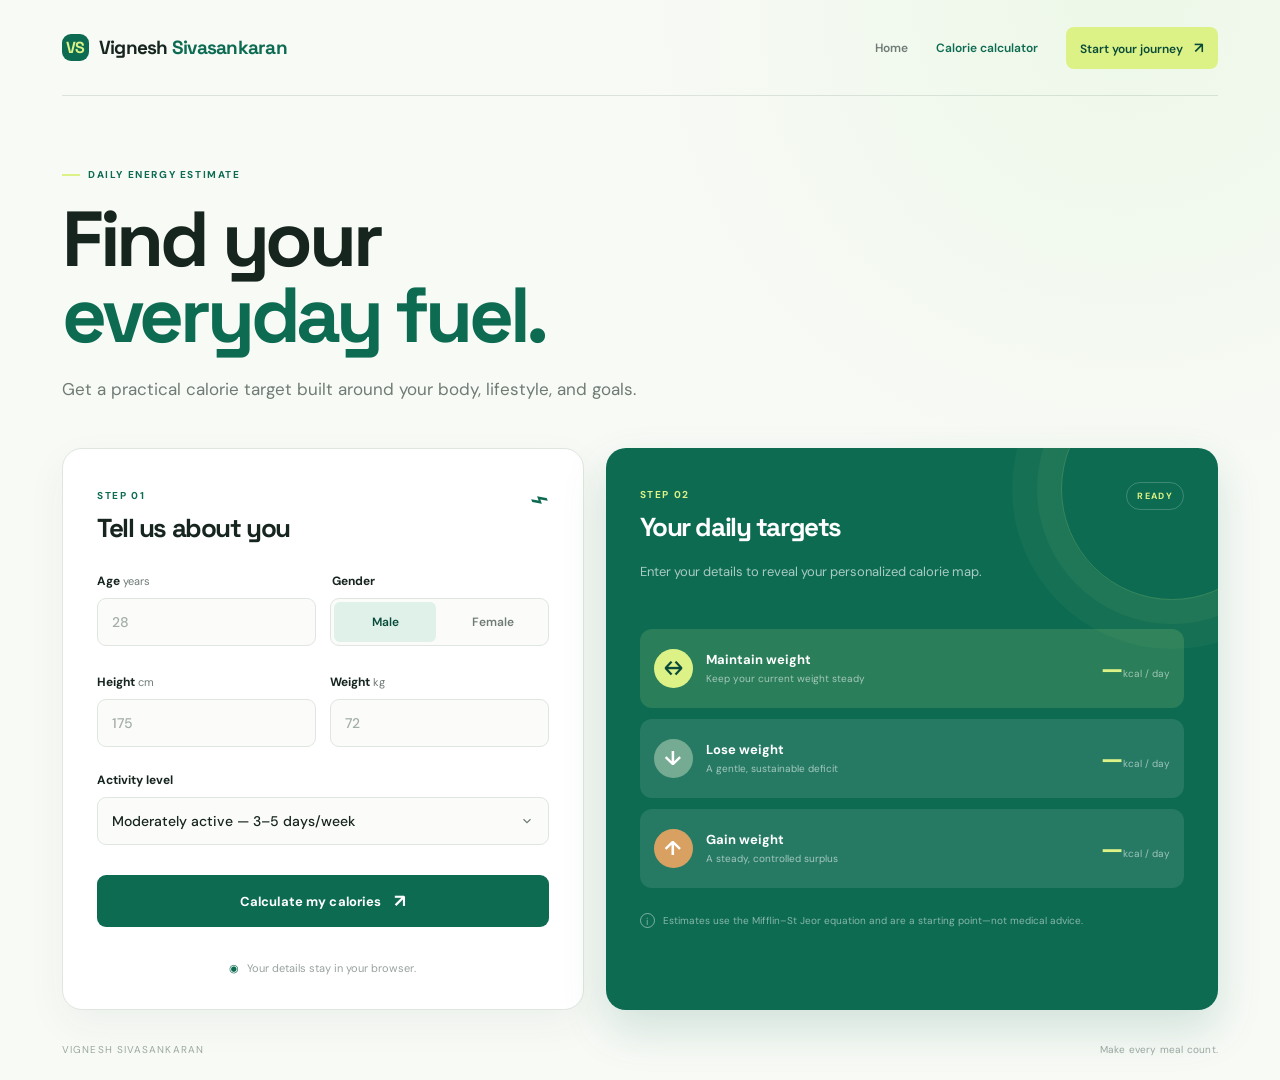
==== calculator.html @ 62a4c71b "Initial commit" ====
<!doctype html>
<html lang="en">
<head>
  <meta charset="UTF-8" />
  <meta name="viewport" content="width=device-width, initial-scale=1.0" />
  <meta name="description" content="A simple, modern daily calorie needs calculator." />
  <title>Calorie calculator | Vignesh Sivasankaran</title>
  <link rel="preconnect" href="https://fonts.googleapis.com"><link rel="preconnect" href="https://fonts.gstatic.com" crossorigin><link href="https://fonts.googleapis.com/css2?family=DM+Sans:wght@400;500;600;700&family=Space+Grotesk:wght@500;600;700&display=swap" rel="stylesheet"><link rel="stylesheet" href="styles.css" />
</head>
<body><div class="page-shell">
  <header class="topbar"><a class="brand" href="index.html" aria-label="Vignesh Sivasankaran home"><span class="brand-mark" aria-hidden="true">VS</span><span>Vignesh <span class="brand-accent">Sivasankaran</span></span></a><nav class="site-nav" aria-label="Main navigation"><a href="index.html">Home</a><a class="active" href="calculator.html">Calorie calculator</a><a class="nav-cta" href="index.html#start">Start your journey <span aria-hidden="true">↗</span></a></nav><button class="menu-toggle" type="button" aria-label="Toggle navigation" aria-expanded="false">☰</button></header>
  <main><section class="hero"><div class="eyebrow"><span></span> DAILY ENERGY ESTIMATE</div><h1>Find your <em>everyday fuel.</em></h1><p>Get a practical calorie target built around your body, lifestyle, and goals.</p></section>
    <section class="calculator-grid" aria-label="Calorie calculator"><form class="card form-card" id="calorie-form" novalidate><div class="card-heading"><div><span class="step-label">STEP 01</span><h2>Tell us about you</h2></div><span class="heading-icon" aria-hidden="true">⌁</span></div><div class="field-row"><label class="field"><span>Age <small>years</small></span><input id="age" name="age" type="number" min="15" max="100" placeholder="28" required /></label><fieldset class="field gender-field"><legend>Gender</legend><div class="segmented-control"><label><input type="radio" name="gender" value="male" checked><span>Male</span></label><label><input type="radio" name="gender" value="female"><span>Female</span></label></div></fieldset></div><div class="field-row"><label class="field"><span>Height <small>cm</small></span><input id="height" name="height" type="number" min="100" max="250" placeholder="175" required /></label><label class="field"><span>Weight <small>kg</small></span><input id="weight" name="weight" type="number" min="30" max="300" placeholder="72" required /></label></div><label class="field activity-field"><span>Activity level</span><select id="activity" name="activity"><option value="1.2">Sedentary — little to no exercise</option><option value="1.375">Lightly active — 1–3 days/week</option><option value="1.55" selected>Moderately active — 3–5 days/week</option><option value="1.725">Very active — 6–7 days/week</option><option value="1.9">Extra active — intense training</option></select></label><button class="calculate-button" type="submit">Calculate my calories <span aria-hidden="true">↗</span></button><p class="form-error" id="form-error" role="alert" aria-live="polite"></p><p class="privacy-note"><span aria-hidden="true">◉</span> Your details stay in your browser.</p></form>
      <section class="card results-card" id="results" aria-live="polite"><div class="results-topline"><div><span class="step-label">STEP 02</span><h2>Your daily targets</h2></div><span class="result-badge" id="result-badge">READY</span></div><p class="results-intro" id="results-intro">Enter your details to reveal your personalized calorie map.</p><div class="target-list" id="target-list"><article class="target target-maintain"><div class="target-icon">↔</div><div class="target-copy"><span>Maintain weight</span><small>Keep your current weight steady</small></div><strong><span class="target-value">—</span><small>kcal / day</small></strong></article><article class="target target-lose"><div class="target-icon">↓</div><div class="target-copy"><span>Lose weight</span><small>A gentle, sustainable deficit</small></div><strong><span class="target-value">—</span><small>kcal / day</small></strong></article><article class="target target-gain"><div class="target-icon">↑</div><div class="target-copy"><span>Gain weight</span><small>A steady, controlled surplus</small></div><strong><span class="target-value">—</span><small>kcal / day</small></strong></article></div><div class="result-footnote"><span class="info-icon">i</span><span>Estimates use the Mifflin–St Jeor equation and are a starting point—not medical advice.</span></div></section></section></main>
  <footer><span>VIGNESH SIVASANKARAN</span><span>Make every meal count.</span></footer>
</div><script src="script.js"></script><script>const menuToggle=document.querySelector('.menu-toggle'),nav=document.querySelector('.site-nav');menuToggle?.addEventListener('click',()=>{const open=nav.classList.toggle('is-open');menuToggle.setAttribute('aria-expanded',open);});</script></body></html>
---- styles.css ----
:root {
  --ink: #17251f;
  --muted: #6f7b75;
  --line: #dfe6e0;
  --cream: #f8faf6;
  --paper: #ffffff;
  --green: #0d6b52;
  --green-dark: #094b3b;
  --mint: #dff1e8;
  --lime: #ddf286;
  --orange: #e9a05b;
  font-family: 'DM Sans', sans-serif;
  color: var(--ink);
  background: var(--cream);
}

* { box-sizing: border-box; }
body { margin: 0; min-width: 320px; background: radial-gradient(circle at 88% 0%, #edf8e8 0, transparent 32rem), var(--cream); }
.page-shell { max-width: 1240px; margin: 0 auto; padding: 0 42px; }
.topbar { height: 96px; display: flex; justify-content: space-between; align-items: center; border-bottom: 1px solid rgba(148, 166, 155, .28); }
.brand { display: flex; align-items: center; gap: 10px; color: var(--ink); text-decoration: none; font: 700 19px 'Space Grotesk', sans-serif; letter-spacing: -.04em; }
.brand-mark { display: grid; place-items: center; width: 27px; height: 27px; border-radius: 9px; background: var(--green); color: var(--lime); font-size: 16px; }
.brand-accent { color: var(--green); }
.topbar-note { color: var(--muted); font-size: 12px; letter-spacing: .01em; }
.site-nav { display: flex; align-items: center; gap: 28px; }
.site-nav a { color: var(--muted); text-decoration: none; font-size: 12px; font-weight: 600; transition: color .2s; }
.site-nav a:hover, .site-nav a.active { color: var(--green); }
.site-nav .nav-cta { padding: 11px 14px; border-radius: 8px; color: var(--green-dark); background: var(--lime); }
.site-nav .nav-cta span { margin-left: 8px; font-size: 15px; }
.menu-toggle { display: none; border: 0; color: var(--green); background: transparent; font-size: 23px; cursor: pointer; }
.status-dot { display: inline-block; width: 7px; height: 7px; margin-right: 8px; border-radius: 50%; background: #78b95d; box-shadow: 0 0 0 4px #e4f2de; }
.hero { padding: 72px 0 48px; max-width: 760px; }
.eyebrow, .step-label { color: var(--green); font-weight: 700; font-size: 10px; letter-spacing: .16em; }
.eyebrow { display: flex; align-items: center; gap: 8px; margin-bottom: 20px; }
.eyebrow span { width: 18px; height: 2px; background: var(--lime); }
h1, h2 { font-family: 'Space Grotesk', sans-serif; margin: 0; letter-spacing: -.055em; }
h1 { font-size: clamp(48px, 7vw, 78px); line-height: .98; max-width: 650px; }
h1 em { color: var(--green); font-style: normal; }
.hero p { margin: 24px 0 0; color: var(--muted); font-size: 17px; }
.calculator-grid { display: grid; grid-template-columns: minmax(0, .92fr) minmax(0, 1.08fr); gap: 22px; align-items: stretch; }
.card { border: 1px solid var(--line); border-radius: 20px; background: var(--paper); box-shadow: 0 14px 40px rgba(25, 57, 42, .05); }
.form-card { padding: 34px; }
.card-heading, .results-topline { display: flex; justify-content: space-between; align-items: flex-start; }
h2 { margin-top: 7px; font-size: 26px; }
.heading-icon { color: var(--green); font-size: 31px; line-height: 1; transform: rotate(-20deg); }
.field-row { display: grid; grid-template-columns: 1fr 1fr; gap: 14px; margin-top: 28px; }
.field { display: block; min-width: 0; }
.field > span, .field legend { display: block; margin-bottom: 9px; color: var(--ink); font-size: 12px; font-weight: 700; }
.field small { color: var(--muted); font-weight: 400; font-size: 11px; }
input, select { width: 100%; height: 48px; padding: 0 14px; border: 1px solid var(--line); border-radius: 9px; color: var(--ink); background: #fbfcfa; font: 500 14px 'DM Sans', sans-serif; outline: none; transition: border-color .2s, box-shadow .2s, background .2s; }
input:focus, select:focus { border-color: var(--green); box-shadow: 0 0 0 3px #def0e7; background: #fff; }
input::placeholder { color: #a3ada8; }
fieldset { border: 0; padding: 0; margin: 0; }
.segmented-control { display: grid; grid-template-columns: 1fr 1fr; height: 48px; overflow: hidden; border: 1px solid var(--line); border-radius: 9px; background: #fbfcfa; }
.segmented-control label { position: relative; cursor: pointer; }
.segmented-control input { position: absolute; opacity: 0; width: 0; height: 0; }
.segmented-control span { display: grid; place-items: center; height: 100%; color: var(--muted); font-size: 12px; font-weight: 600; }
.segmented-control input:checked + span { margin: 3px; height: calc(100% - 6px); border-radius: 6px; color: var(--green-dark); background: var(--mint); }
.activity-field { margin-top: 25px; }
select { appearance: none; background: #fbfcfa url("data:image/svg+xml,%3Csvg xmlns='http://www.w3.org/2000/svg' width='14' height='14' viewBox='0 0 24 24' fill='none' stroke='%236f7b75' stroke-width='2'%3E%3Cpath d='m6 9 6 6 6-6'/%3E%3C/svg%3E") no-repeat right 14px center; padding-right: 42px; }
.calculate-button { width: 100%; height: 52px; margin-top: 30px; border: 0; border-radius: 9px; background: var(--green); color: white; cursor: pointer; font: 700 13px 'DM Sans', sans-serif; letter-spacing: .01em; transition: transform .2s, background .2s, box-shadow .2s; }
.calculate-button span { margin-left: 9px; font-size: 18px; vertical-align: -1px; }
.calculate-button:hover { background: var(--green-dark); box-shadow: 0 8px 18px rgba(13, 107, 82, .2); transform: translateY(-1px); }
.privacy-note { margin: 17px 0 0; color: #98a29d; text-align: center; font-size: 11px; }
.privacy-note span { color: var(--green); margin-right: 5px; }
.form-error { min-height: 15px; margin: 9px 0 -7px; color: #bb5c47; text-align: center; font-size: 11px; }
.results-card { position: relative; overflow: hidden; padding: 34px; background: var(--green); color: white; border: 0; box-shadow: 0 20px 45px rgba(13, 107, 82, .16); }
.results-card::after { content: ''; position: absolute; right: -65px; top: -70px; width: 220px; height: 220px; border: 1px solid rgba(221, 242, 134, .2); border-radius: 50%; box-shadow: 0 0 0 24px rgba(221, 242, 134, .05), 0 0 0 49px rgba(221, 242, 134, .035); pointer-events: none; }
.results-card h2, .results-card .step-label { color: white; }
.results-card .step-label { color: var(--lime); }
.result-badge { padding: 7px 10px; border: 1px solid rgba(255,255,255,.2); border-radius: 20px; color: var(--lime); font-size: 9px; font-weight: 700; letter-spacing: .15em; }
.results-intro { min-height: 39px; max-width: 430px; margin: 18px 0 28px; color: rgba(255,255,255,.65); font-size: 13px; line-height: 1.55; }
.target-list { display: grid; gap: 11px; }
.target { display: grid; grid-template-columns: 39px 1fr auto; gap: 13px; align-items: center; min-height: 79px; padding: 14px; border-radius: 12px; background: rgba(255,255,255,.1); }
.target-maintain { background: rgba(221, 242, 134, .14); }
.target-icon { display: grid; place-items: center; width: 39px; height: 39px; border-radius: 50%; color: var(--green-dark); background: var(--lime); font-size: 20px; font-weight: 700; }
.target-lose .target-icon { color: #fff; background: #75ab92; }
.target-gain .target-icon { color: #fff; background: #d9a161; }
.target-copy span, .target strong { display: block; }
.target-copy span { font-weight: 700; font-size: 13px; }
.target-copy small { display: block; margin-top: 4px; color: rgba(255,255,255,.58); font-size: 10px; }
.target strong { text-align: right; font: 700 25px 'Space Grotesk', sans-serif; color: var(--lime); white-space: nowrap; }
.target strong small { margin-top: 2px; color: rgba(255,255,255,.55); font: 400 10px 'DM Sans', sans-serif; }
.result-footnote { display: flex; align-items: flex-start; gap: 8px; margin-top: 25px; color: rgba(255,255,255,.51); font-size: 10px; line-height: 1.5; }
.info-icon { display: grid; flex: 0 0 auto; place-items: center; width: 15px; height: 15px; border: 1px solid rgba(255,255,255,.45); border-radius: 50%; font-size: 10px; }
footer { display: flex; justify-content: space-between; padding: 33px 0 24px; color: #9ca8a1; font-size: 10px; letter-spacing: .11em; }
footer span:last-child { letter-spacing: .02em; }
.home-hero { display: grid; grid-template-columns: 1fr 1fr; gap: 40px; min-height: 570px; align-items: center; padding: 57px 0 70px; }
.home-hero h1 { font-size: clamp(55px, 7.3vw, 88px); }
.hero-lead { max-width: 475px; margin: 27px 0 0; color: var(--muted); font-size: 17px; line-height: 1.6; }
.hero-actions { display: flex; align-items: center; flex-wrap: wrap; gap: 25px; margin-top: 34px; }
.primary-button { display: inline-flex; align-items: center; gap: 10px; padding: 16px 20px; border-radius: 9px; color: white; background: var(--green); text-decoration: none; font-size: 12px; font-weight: 700; transition: .2s; }
.primary-button:hover { background: var(--green-dark); transform: translateY(-1px); }
.primary-button span { font-size: 17px; }
.text-link { color: var(--green); text-decoration: none; font-size: 12px; font-weight: 700; }
.text-link span { margin-left: 6px; font-size: 16px; }
.hero-proof { display: flex; align-items: center; gap: 12px; margin-top: 62px; color: var(--muted); font-size: 11px; }
.hero-proof strong { color: var(--ink); }
.avatar-stack { display: flex; }
.avatar-stack span { display: grid; place-items: center; width: 29px; height: 29px; margin-left: -7px; border: 2px solid var(--cream); border-radius: 50%; color: var(--green-dark); background: var(--mint); font-size: 10px; font-weight: 700; }
.avatar-stack span:first-child { margin-left: 0; background: #a6d8bb; }.avatar-stack span:nth-child(2) { background: #f4d1a9; }.avatar-stack span:nth-child(3) { background: #c7d6ef; }.avatar-stack span:last-child { color: var(--green); background: var(--lime); }
.coach-visual { position: relative; display: grid; place-items: center; min-height: 520px; }
.coach-visual::before { content: ''; position: absolute; width: 370px; height: 420px; border-radius: 50% 50% 48% 48%; background: var(--mint); transform: rotate(12deg); }
.visual-orbit { position: absolute; border: 1px solid rgba(13,107,82,.2); border-radius: 50%; transform: rotate(-30deg); }.orbit-one { width: 430px; height: 245px; }.orbit-two { width: 500px; height: 320px; transform: rotate(46deg); border-color: rgba(221,242,134,.9); }
.coach-photo { position: absolute; z-index: 1; width: 260px; height: 360px; border-radius: 130px 130px 18px 18px; object-fit: cover; object-position: center top; filter: saturate(.82); box-shadow: 18px 24px 40px rgba(37,82,65,.2); }
.coach-card { position: relative; z-index: 1; display: flex; flex-direction: column; align-items: flex-start; justify-content: flex-end; width: 260px; height: 360px; padding: 23px; overflow: hidden; border-radius: 130px 130px 18px 18px; color: white; background: linear-gradient(155deg, #7d9d84, #245b4c); box-shadow: 18px 24px 40px rgba(37,82,65,.2); }
.coach-card { background: linear-gradient(180deg, transparent 38%, rgba(13,47,37,.88) 100%); box-shadow: none; }
.coach-initials { position: absolute; top: 97px; right: 24px; z-index: 1; display: grid; place-items: center; width: 37px; height: 37px; border-radius: 50%; color: var(--green-dark); background: var(--lime); font: 700 11px 'Space Grotesk', sans-serif; }
.coach-role, .coach-caption { position: relative; z-index: 1; color: rgba(255,255,255,.62); font-size: 9px; letter-spacing: .14em; }.coach-card strong { position: relative; z-index: 1; margin: 8px 0 19px; font: 600 25px/1.05 'Space Grotesk', sans-serif; letter-spacing: -.04em; }.coach-caption { letter-spacing: 0; font-size: 10px; }
.floating-note { position: absolute; z-index: 2; display: flex; align-items: center; gap: 10px; padding: 12px 15px; border: 1px solid rgba(149,176,157,.25); border-radius: 10px; color: var(--ink); background: rgba(255,255,255,.9); box-shadow: 0 12px 24px rgba(37,82,65,.1); font-size: 11px; }.floating-note strong, .floating-note small { display: block; }.floating-note small { margin-top: 3px; color: var(--muted); font-size: 9px; }.floating-note > span:first-child { color: var(--green); font-size: 20px; }.note-top { top: 86px; right: 6px; }.note-bottom { bottom: 71px; left: 0; }.check { display: grid; place-items: center; width: 26px; height: 26px; border-radius: 7px; color: var(--green-dark); background: var(--lime); font-weight: 700; }
.philosophy { display: grid; grid-template-columns: 1fr 1fr; gap: 70px; padding: 74px 0 57px; border-top: 1px solid var(--line); }.section-number, .feature-number { color: var(--green); font-size: 10px; font-weight: 700; letter-spacing: .13em; }.section-intro h2 { margin-top: 25px; font-size: clamp(34px, 4.3vw, 52px); line-height: 1.02; }.section-intro h2 em, .home-cta h2 em { color: var(--green); font-style: normal; }.philosophy-copy { align-self: end; max-width: 390px; padding-bottom: 3px; }.philosophy-copy p { margin: 0 0 24px; color: var(--muted); font-size: 16px; line-height: 1.6; }
.feature-grid { display: grid; grid-template-columns: 1.15fr 1fr 1fr; gap: 14px; }.feature-card { min-height: 300px; padding: 25px; border-radius: 15px; }.feature-large { color: var(--ink); background: var(--mint); }.feature-dark { color: white; background: var(--green); }.feature-lime { color: var(--green-dark); background: var(--lime); }.feature-number { color: inherit; opacity: .65; }.feature-icon { margin-top: 33px; font-size: 32px; }.feature-card h3 { margin: 18px 0 12px; font: 600 24px/1.05 'Space Grotesk', sans-serif; letter-spacing: -.045em; }.feature-card p { max-width: 230px; margin: 0; opacity: .62; font-size: 11px; line-height: 1.55; }
.home-cta { display: flex; flex-direction: column; align-items: center; padding: 126px 0 120px; text-align: center; }.home-cta .eyebrow { margin-bottom: 22px; }.home-cta h2 { font-size: clamp(36px, 5vw, 59px); line-height: 1.02; }.home-cta .primary-button { margin-top: 30px; }
@media (max-width: 760px) { .page-shell { padding: 0 20px; } .topbar { height: 76px; } .topbar-note { display: none; } .site-nav { display: none; position: absolute; z-index: 5; top: 76px; right: 20px; left: 20px; flex-direction: column; align-items: stretch; gap: 0; padding: 9px; border: 1px solid var(--line); border-radius: 12px; background: white; box-shadow: 0 12px 30px rgba(25,57,42,.1); }.site-nav.is-open { display: flex; }.site-nav a { padding: 13px 12px; }.menu-toggle { display: block; }.hero { padding: 54px 0 35px; } .calculator-grid { grid-template-columns: 1fr; } .form-card, .results-card { padding: 26px 22px; } h2 { font-size: 23px; } .home-hero { grid-template-columns: 1fr; gap: 15px; padding-top: 48px; }.home-hero-copy { order: 1; }.coach-visual { order: 0; min-height: 390px; transform: scale(.78); margin: -30px 0 -35px; }.home-hero h1 { font-size: clamp(52px, 16vw, 76px); }.hero-proof { margin-top: 42px; }.philosophy { grid-template-columns: 1fr; gap: 28px; padding-top: 58px; }.feature-grid { grid-template-columns: 1fr; }.feature-card { min-height: 240px; }.home-cta { padding: 90px 0; } }
@media (max-width: 420px) { .field-row { grid-template-columns: 1fr; gap: 20px; margin-top: 24px; } .gender-field { margin-top: 0; } .target { grid-template-columns: 35px 1fr; } .target strong { grid-column: 2; text-align: left; margin-top: -5px; } .target strong small { display: inline; margin-left: 4px; } }
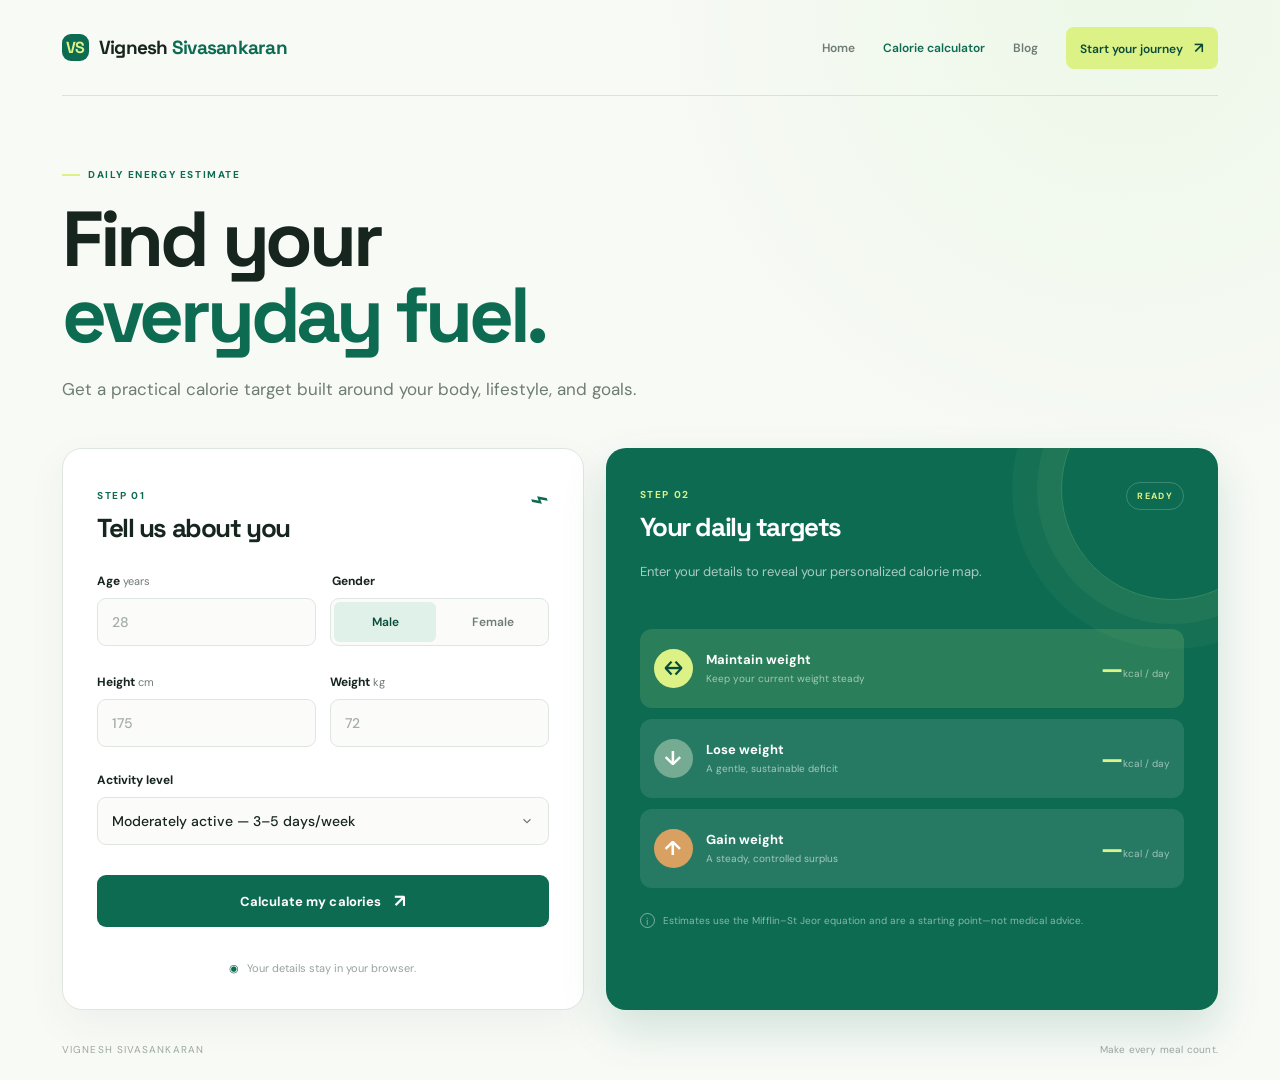
==== commit 805b297c: "blog creation" ====
--- a/calculator.html
+++ b/calculator.html
@@ -8,7 +8,7 @@
   <link rel="preconnect" href="https://fonts.googleapis.com"><link rel="preconnect" href="https://fonts.gstatic.com" crossorigin><link href="https://fonts.googleapis.com/css2?family=DM+Sans:wght@400;500;600;700&family=Space+Grotesk:wght@500;600;700&display=swap" rel="stylesheet"><link rel="stylesheet" href="styles.css" />
 </head>
 <body><div class="page-shell">
-  <header class="topbar"><a class="brand" href="index.html" aria-label="Vignesh Sivasankaran home"><span class="brand-mark" aria-hidden="true">VS</span><span>Vignesh <span class="brand-accent">Sivasankaran</span></span></a><nav class="site-nav" aria-label="Main navigation"><a href="index.html">Home</a><a class="active" href="calculator.html">Calorie calculator</a><a class="nav-cta" href="index.html#start">Start your journey <span aria-hidden="true">↗</span></a></nav><button class="menu-toggle" type="button" aria-label="Toggle navigation" aria-expanded="false">☰</button></header>
+  <header class="topbar"><a class="brand" href="index.html" aria-label="Vignesh Sivasankaran home"><span class="brand-mark" aria-hidden="true">VS</span><span>Vignesh <span class="brand-accent">Sivasankaran</span></span></a><nav class="site-nav" aria-label="Main navigation"><a href="index.html">Home</a><a class="active" href="calculator.html">Calorie calculator</a><a href="blog.html">Blog</a><a class="nav-cta" href="index.html#start">Start your journey <span aria-hidden="true">↗</span></a></nav><button class="menu-toggle" type="button" aria-label="Toggle navigation" aria-expanded="false">☰</button></header>
   <main><section class="hero"><div class="eyebrow"><span></span> DAILY ENERGY ESTIMATE</div><h1>Find your <em>everyday fuel.</em></h1><p>Get a practical calorie target built around your body, lifestyle, and goals.</p></section>
     <section class="calculator-grid" aria-label="Calorie calculator"><form class="card form-card" id="calorie-form" novalidate><div class="card-heading"><div><span class="step-label">STEP 01</span><h2>Tell us about you</h2></div><span class="heading-icon" aria-hidden="true">⌁</span></div><div class="field-row"><label class="field"><span>Age <small>years</small></span><input id="age" name="age" type="number" min="15" max="100" placeholder="28" required /></label><fieldset class="field gender-field"><legend>Gender</legend><div class="segmented-control"><label><input type="radio" name="gender" value="male" checked><span>Male</span></label><label><input type="radio" name="gender" value="female"><span>Female</span></label></div></fieldset></div><div class="field-row"><label class="field"><span>Height <small>cm</small></span><input id="height" name="height" type="number" min="100" max="250" placeholder="175" required /></label><label class="field"><span>Weight <small>kg</small></span><input id="weight" name="weight" type="number" min="30" max="300" placeholder="72" required /></label></div><label class="field activity-field"><span>Activity level</span><select id="activity" name="activity"><option value="1.2">Sedentary — little to no exercise</option><option value="1.375">Lightly active — 1–3 days/week</option><option value="1.55" selected>Moderately active — 3–5 days/week</option><option value="1.725">Very active — 6–7 days/week</option><option value="1.9">Extra active — intense training</option></select></label><button class="calculate-button" type="submit">Calculate my calories <span aria-hidden="true">↗</span></button><p class="form-error" id="form-error" role="alert" aria-live="polite"></p><p class="privacy-note"><span aria-hidden="true">◉</span> Your details stay in your browser.</p></form>
       <section class="card results-card" id="results" aria-live="polite"><div class="results-topline"><div><span class="step-label">STEP 02</span><h2>Your daily targets</h2></div><span class="result-badge" id="result-badge">READY</span></div><p class="results-intro" id="results-intro">Enter your details to reveal your personalized calorie map.</p><div class="target-list" id="target-list"><article class="target target-maintain"><div class="target-icon">↔</div><div class="target-copy"><span>Maintain weight</span><small>Keep your current weight steady</small></div><strong><span class="target-value">—</span><small>kcal / day</small></strong></article><article class="target target-lose"><div class="target-icon">↓</div><div class="target-copy"><span>Lose weight</span><small>A gentle, sustainable deficit</small></div><strong><span class="target-value">—</span><small>kcal / day</small></strong></article><article class="target target-gain"><div class="target-icon">↑</div><div class="target-copy"><span>Gain weight</span><small>A steady, controlled surplus</small></div><strong><span class="target-value">—</span><small>kcal / day</small></strong></article></div><div class="result-footnote"><span class="info-icon">i</span><span>Estimates use the Mifflin–St Jeor equation and are a starting point—not medical advice.</span></div></section></section></main>
--- a/styles.css
+++ b/styles.css
@@ -111,5 +111,9 @@
 .philosophy { display: grid; grid-template-columns: 1fr 1fr; gap: 70px; padding: 74px 0 57px; border-top: 1px solid var(--line); }.section-number, .feature-number { color: var(--green); font-size: 10px; font-weight: 700; letter-spacing: .13em; }.section-intro h2 { margin-top: 25px; font-size: clamp(34px, 4.3vw, 52px); line-height: 1.02; }.section-intro h2 em, .home-cta h2 em { color: var(--green); font-style: normal; }.philosophy-copy { align-self: end; max-width: 390px; padding-bottom: 3px; }.philosophy-copy p { margin: 0 0 24px; color: var(--muted); font-size: 16px; line-height: 1.6; }
 .feature-grid { display: grid; grid-template-columns: 1.15fr 1fr 1fr; gap: 14px; }.feature-card { min-height: 300px; padding: 25px; border-radius: 15px; }.feature-large { color: var(--ink); background: var(--mint); }.feature-dark { color: white; background: var(--green); }.feature-lime { color: var(--green-dark); background: var(--lime); }.feature-number { color: inherit; opacity: .65; }.feature-icon { margin-top: 33px; font-size: 32px; }.feature-card h3 { margin: 18px 0 12px; font: 600 24px/1.05 'Space Grotesk', sans-serif; letter-spacing: -.045em; }.feature-card p { max-width: 230px; margin: 0; opacity: .62; font-size: 11px; line-height: 1.55; }
 .home-cta { display: flex; flex-direction: column; align-items: center; padding: 126px 0 120px; text-align: center; }.home-cta .eyebrow { margin-bottom: 22px; }.home-cta h2 { font-size: clamp(36px, 5vw, 59px); line-height: 1.02; }.home-cta .primary-button { margin-top: 30px; }
-@media (max-width: 760px) { .page-shell { padding: 0 20px; } .topbar { height: 76px; } .topbar-note { display: none; } .site-nav { display: none; position: absolute; z-index: 5; top: 76px; right: 20px; left: 20px; flex-direction: column; align-items: stretch; gap: 0; padding: 9px; border: 1px solid var(--line); border-radius: 12px; background: white; box-shadow: 0 12px 30px rgba(25,57,42,.1); }.site-nav.is-open { display: flex; }.site-nav a { padding: 13px 12px; }.menu-toggle { display: block; }.hero { padding: 54px 0 35px; } .calculator-grid { grid-template-columns: 1fr; } .form-card, .results-card { padding: 26px 22px; } h2 { font-size: 23px; } .home-hero { grid-template-columns: 1fr; gap: 15px; padding-top: 48px; }.home-hero-copy { order: 1; }.coach-visual { order: 0; min-height: 390px; transform: scale(.78); margin: -30px 0 -35px; }.home-hero h1 { font-size: clamp(52px, 16vw, 76px); }.hero-proof { margin-top: 42px; }.philosophy { grid-template-columns: 1fr; gap: 28px; padding-top: 58px; }.feature-grid { grid-template-columns: 1fr; }.feature-card { min-height: 240px; }.home-cta { padding: 90px 0; } }
+.blog-hero { max-width: 700px; padding: 82px 0 68px; }.blog-hero h1 { margin-top: 22px; font-size: clamp(52px, 7vw, 82px); line-height: .98; }.blog-hero h1 em { color: var(--green); font-style: normal; }.blog-hero p { max-width: 490px; margin: 25px 0 0; color: var(--muted); font-size: 16px; line-height: 1.6; }
+.post-grid { display: grid; grid-template-columns: 1.2fr 1fr 1fr; gap: 16px; padding-bottom: 80px; }.post-card { overflow: hidden; border: 1px solid var(--line); border-radius: 15px; background: white; box-shadow: 0 10px 30px rgba(25,57,42,.04); }.post-art { position: relative; display: flex; flex-direction: column; justify-content: flex-end; height: 235px; padding: 23px; overflow: hidden; color: var(--green-dark); }.post-art::before, .post-art::after { content: ''; position: absolute; border: 1px solid rgba(13,107,82,.18); border-radius: 50%; }.post-art::before { width: 260px; height: 150px; right: -70px; top: 18px; transform: rotate(-25deg); }.post-art::after { width: 190px; height: 120px; left: -65px; bottom: -32px; transform: rotate(35deg); }.post-art span { position: absolute; top: 18px; left: 22px; font-size: 10px; font-weight: 700; letter-spacing: .14em; }.post-art b { position: relative; z-index: 1; font: 700 31px/.91 'Space Grotesk', sans-serif; letter-spacing: -.07em; }.art-habits { background: var(--mint); }.art-plate { color: white; background: #d99f5b; }.art-plate::before, .art-plate::after { border-color: rgba(255,255,255,.35); }.art-consistency { color: white; background: var(--green); }.art-consistency::before, .art-consistency::after { border-color: rgba(221,242,134,.33); }
+.post-card-body { padding: 23px; }.post-meta { color: var(--green); font-size: 9px; font-weight: 700; letter-spacing: .13em; }.post-card h2 { margin: 13px 0 10px; font-size: 23px; line-height: 1.08; }.post-card h2 a { color: var(--ink); text-decoration: none; }.post-card h2 a:hover { color: var(--green); }.post-card p { min-height: 54px; margin: 0 0 22px; color: var(--muted); font-size: 12px; line-height: 1.55; }.post-card .text-link { font-size: 11px; }.blog-signup { display: grid; grid-template-columns: 1fr 1fr auto; align-items: end; gap: 30px; padding: 70px 0 90px; border-top: 1px solid var(--line); }.blog-signup h2 { margin-top: 20px; font-size: clamp(31px, 4vw, 48px); line-height: 1; }.blog-signup h2 em { color: var(--green); font-style: normal; }.blog-signup p { max-width: 250px; margin: 0; color: var(--muted); font-size: 13px; line-height: 1.5; }.blog-signup .primary-button { margin-bottom: 2px; }
+.article { max-width: 780px; margin: 0 auto; padding: 62px 0 100px; }.back-link { color: var(--green); text-decoration: none; font-size: 11px; font-weight: 700; }.article-header { max-width: 710px; margin: 55px auto 42px; text-align: center; }.article-header h1 { margin-top: 18px; font-size: clamp(44px, 6vw, 72px); line-height: .98; }.article-dek { max-width: 590px; margin: 24px auto 28px; color: var(--muted); font-size: 16px; line-height: 1.55; }.article-byline { display: inline-flex; align-items: center; gap: 10px; color: var(--ink); text-align: left; font-size: 11px; font-weight: 600; }.article-byline small { color: var(--muted); font-size: 10px; font-weight: 400; }.byline-mark { display: grid; place-items: center; width: 32px; height: 32px; border-radius: 50%; color: var(--green-dark); background: var(--lime); font: 700 10px 'Space Grotesk', sans-serif; }.article-art { height: 310px; border-radius: 16px; }.article-art b { font-size: 49px; }.article-content { max-width: 640px; margin: 50px auto 0; }.article-content p { color: #526159; font-size: 16px; line-height: 1.8; }.article-content h2 { margin: 40px 0 12px; font-size: 27px; }.article-content blockquote { margin: 36px 0; padding: 5px 0 5px 24px; border-left: 3px solid var(--lime); color: var(--green); font: 600 22px/1.35 'Space Grotesk', sans-serif; letter-spacing: -.035em; }.article-button { margin-top: 25px; }
+@media (max-width: 760px) { .page-shell { padding: 0 20px; } .topbar { height: 76px; } .topbar-note { display: none; } .site-nav { display: none; position: absolute; z-index: 5; top: 76px; right: 20px; left: 20px; flex-direction: column; align-items: stretch; gap: 0; padding: 9px; border: 1px solid var(--line); border-radius: 12px; background: white; box-shadow: 0 12px 30px rgba(25,57,42,.1); }.site-nav.is-open { display: flex; }.site-nav a { padding: 13px 12px; }.menu-toggle { display: block; }.hero { padding: 54px 0 35px; } .calculator-grid { grid-template-columns: 1fr; } .form-card, .results-card { padding: 26px 22px; } h2 { font-size: 23px; } .home-hero { grid-template-columns: 1fr; gap: 15px; padding-top: 48px; }.home-hero-copy { order: 1; }.coach-visual { order: 0; min-height: 390px; transform: scale(.78); margin: -30px 0 -35px; }.home-hero h1 { font-size: clamp(52px, 16vw, 76px); }.hero-proof { margin-top: 42px; }.philosophy { grid-template-columns: 1fr; gap: 28px; padding-top: 58px; }.feature-grid { grid-template-columns: 1fr; }.feature-card { min-height: 240px; }.home-cta { padding: 90px 0; }.post-grid { grid-template-columns: 1fr; padding-bottom: 55px; }.blog-hero { padding: 56px 0 46px; }.blog-signup { grid-template-columns: 1fr; gap: 22px; padding: 55px 0 70px; }.article { padding-top: 45px; }.article-header { margin-top: 45px; }.article-art { height: 240px; }.article-art b { font-size: 38px; }.article-content { margin-top: 35px; }.article-content p { font-size: 15px; } }
 @media (max-width: 420px) { .field-row { grid-template-columns: 1fr; gap: 20px; margin-top: 24px; } .gender-field { margin-top: 0; } .target { grid-template-columns: 35px 1fr; } .target strong { grid-column: 2; text-align: left; margin-top: -5px; } .target strong small { display: inline; margin-left: 4px; } }
